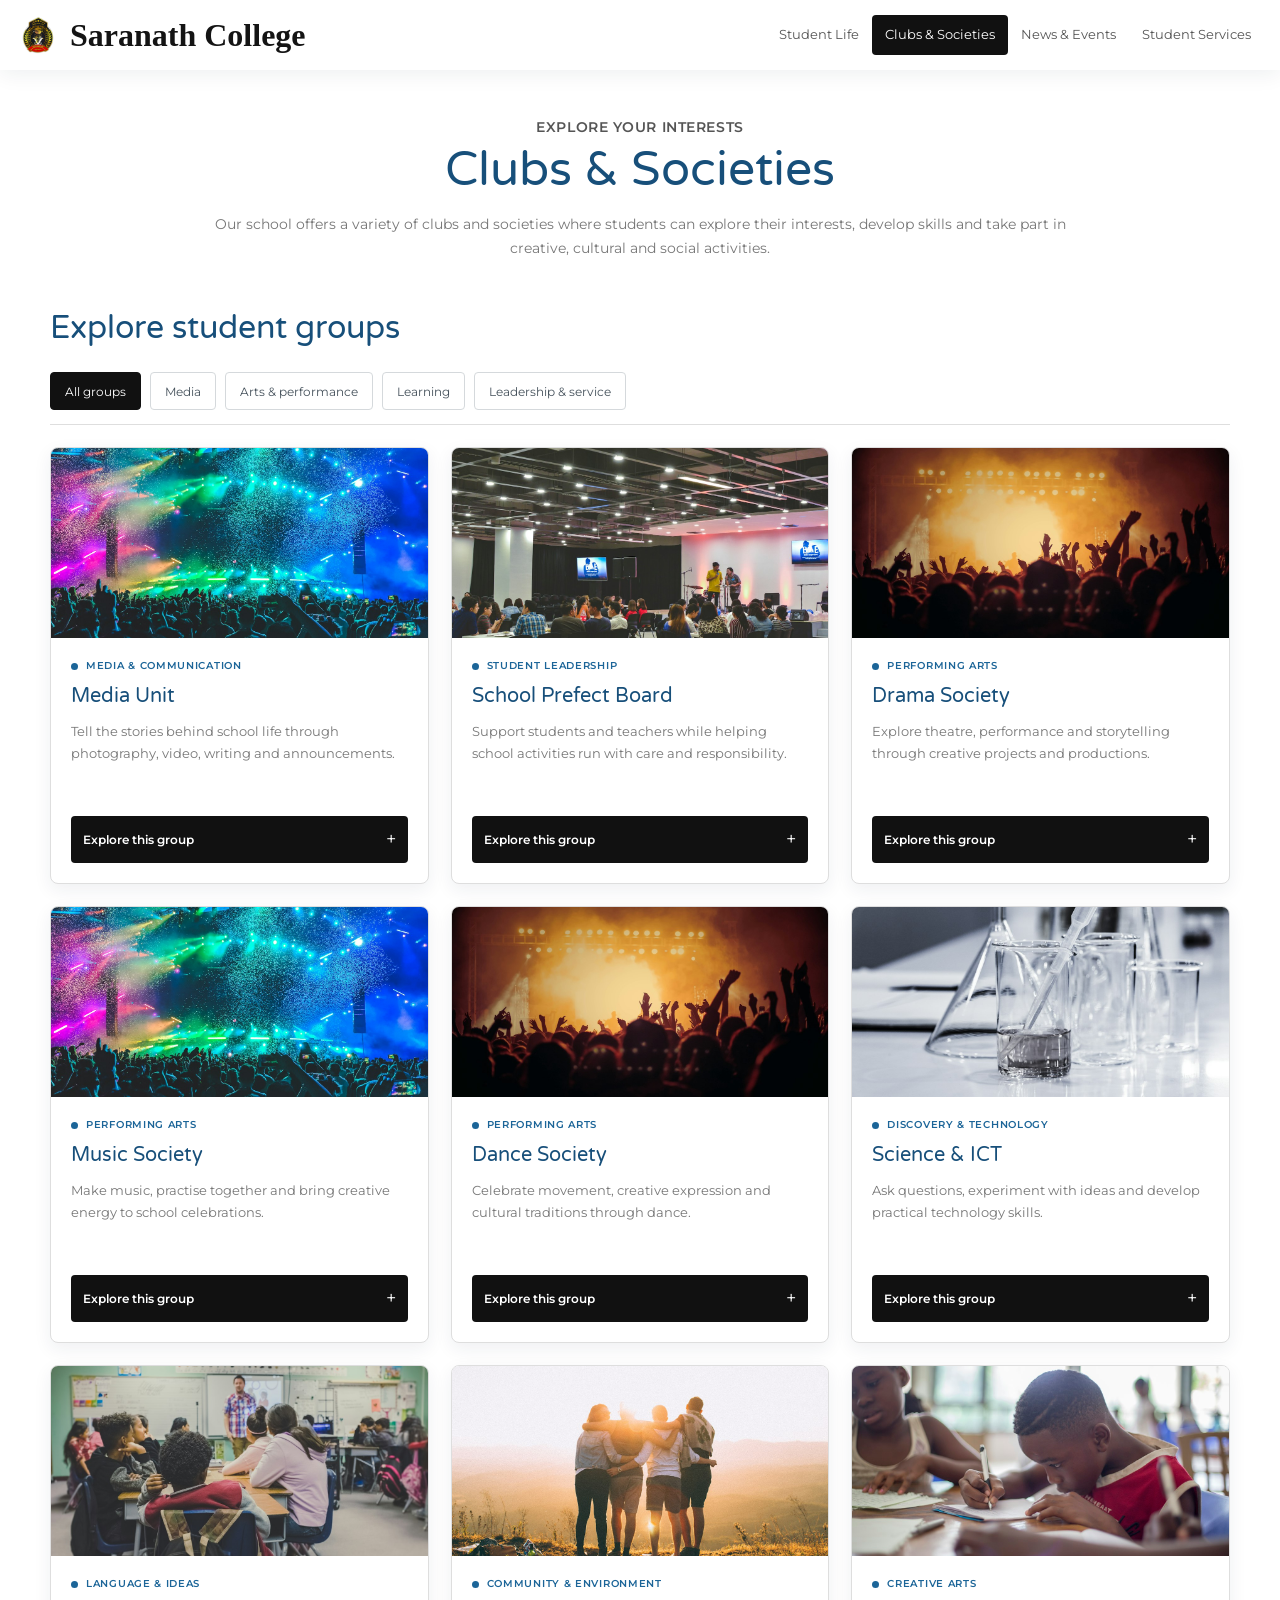
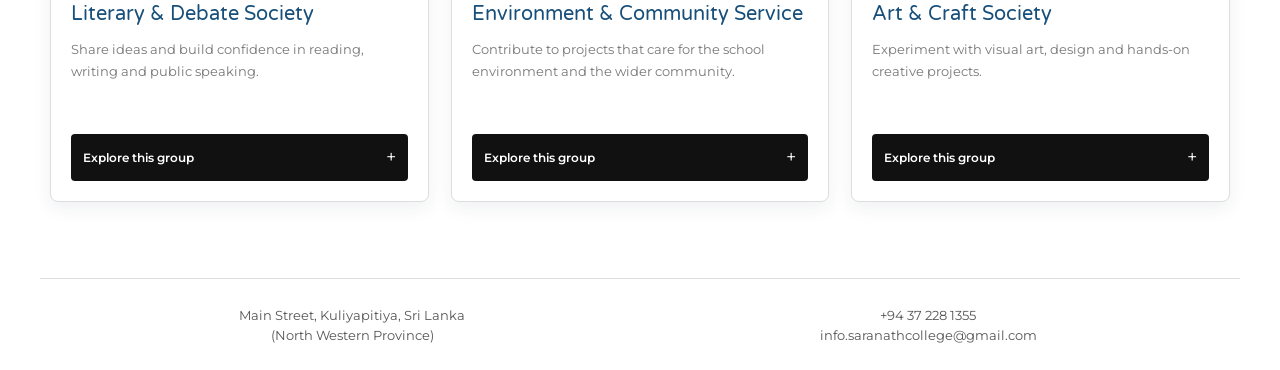
==== pages/clubs.html @ 10ee0e88 "Add student services, feedback report, clubs, and news pages - Implemented student services function" ====
<!DOCTYPE html>
<html lang="en">
<head>
  <meta charset="UTF-8">
  <meta name="viewport" content="width=device-width, initial-scale=1.0">
  <meta name="theme-color" content="#174f7a">
  <meta name="description" content="Explore student clubs, societies and activities at Saranath College.">
  <title>Clubs &amp; Societies | Saranath College</title>
  <link rel="icon" href="../assets/images/college-icon.webp" type="image/webp" sizes="512x512">
  <link rel="apple-touch-icon" href="../assets/images/college-icon.webp" sizes="512x512">
  <link rel="stylesheet" href="../css/style.css">
  <link rel="stylesheet" href="../css/clubs.css">
  <script src="../js/script.js" defer></script>
  <script src="../js/site-data.js" defer></script>
  <script src="../js/clubs.js" defer></script>
</head>
<body data-root="../" data-current-page="clubs" data-page-label="Clubs &amp; Societies">
  <a class="skip-link" href="#main-content">Skip to content</a>

  <div data-site-header></div>

  <main class="clubs-page" id="main-content">
    <header class="page-intro clubs-page-intro">
      <p class="eyebrow">Explore your interests</p>
      <h1>Clubs &amp; Societies</h1>
      <p>Our school offers a variety of clubs and societies where students can explore their interests, develop skills and take part in creative, cultural and social activities.</p>
    </header>

    <section class="club-directory" id="club-directory">
      <header class="club-directory--heading">
        <div>
          <h2>Explore student groups</h2>
        </div>
      </header>

      <div class="club-toolbar">
        <div class="club-filters" id="club-filters" role="group" aria-label="Filter student groups"></div>
      </div>

      <section class="clubs-grid" aria-label="Student clubs and groups"></section>
      <template id="club-filter-template">
        <button type="button" aria-pressed="false"></button>
      </template>
      <template id="club-card-template">
        <article class="club-card">
          <img class="club-card--image" src="" alt="" width="1200" height="800" loading="lazy">
          <div class="club-card--content">
            <p class="club-card--category"></p>
            <h3></h3>
            <p class="club-card--description"></p>
            <details class="club-card--more" name="club-detail">
              <summary>Explore this group</summary>
              <div><p class="club-card--details"></p><a>Ask about this group <i class="fa fa-arrow-right" aria-hidden="true"></i></a></div>
            </details>
          </div>
        </article>
      </template>
    </section>

  </main>

  <div data-site-footer></div>
</body>
</html>
---- css/style.css ----
@font-face {
  font-family: "Montserrat";
  src: url("../assets/fonts/montserrat/Montserrat-Latin.woff2") format("woff2");
  font-style: normal;
  font-weight: 400;
  font-display: swap;
}

@font-face {
  font-family: "Montserrat";
  src: url("../assets/fonts/montserrat/Montserrat-Latin.woff2") format("woff2");
  font-style: normal;
  font-weight: 600;
  font-display: swap;
}

@font-face {
  font-family: "Varela Round";
  src: url("../assets/fonts/varela-round/VarelaRound-Latin.woff2") format("woff2");
  font-style: normal;
  font-weight: 400;
  font-display: swap;
}

:root {
  color-scheme: light;
  --text: #454545;
  --muted: #777;
  --line: #dedede;
  --active: #18191c;
  --content-width: 1350px;
}

* {
  margin: 0;
  padding: 0;
  box-sizing: border-box;
}

html {
  scroll-behavior: smooth;
}

body {
  margin: 0;
  color: var(--text);
  background: #fff;
  font-family: "Montserrat", Arial, sans-serif;
  font-size: 15px;
  line-height: 1.65;
}

a {
  color: inherit;
  text-decoration: none;
}

button {
  font: inherit;
}

img {
  display: block;
  max-width: 100%;
}

::selection {
  color: #fff;
  background: var(--active);
}

.skip-link {
  position: fixed;
  z-index: 20;
  top: 10px;
  left: 10px;
  padding: 9px 14px;
  transform: translateY(-160%);
  color: #fff;
  background: var(--active);
}

.skip-link:focus {
  transform: translateY(0);
}

/* Header */
.site-header {
  position: sticky;
  z-index: 10;
  top: 0;
  width: 100%;
  background: #fff;
  box-shadow: 0 1px 4px rgba(0, 0, 0, .18);
}

.header--inner {
  display: flex;
  min-height: 88px;
  align-items: center;
  justify-content: space-between;
  padding: 0 24px;
}

.brand {
  display: inline-flex;
  flex: 0 0 auto;
  align-items: center;
  gap: 14px;
  color: #080808;
}

.brand img {
  width: 54px;
  height: 58px;
  border-radius: 50%;
  object-fit: cover;
}

.brand span {
  font-family: Georgia, "Times New Roman", serif;
  font-size: clamp(25px, 2.8vw, 39px);
  font-weight: 400;
  line-height: 1;
  white-space: nowrap;
}

.primary-nav {
  display: flex;
  align-items: center;
  gap: 14px;
  color: #555;
  font-size: 15px;
  white-space: nowrap;
}

.primary-nav a {
  padding: 10px 13px;
  border-radius: 6px;
  transition: background .18s ease, color .18s ease;
}

.primary-nav a:hover {
  color: #111;
}

.primary-nav a.is-current {
  color: #fff;
  background: var(--active);
}

.menu-toggle {
  display: none;
  width: 43px;
  height: 40px;
  flex: 0 0 auto;
  align-items: center;
  justify-content: center;
  flex-direction: column;
  gap: 5px;
  border: 1px solid #ddd;
  border-radius: 4px;
  background: #fff;
  cursor: pointer;
}

.menu-toggle span {
  width: 19px;
  height: 2px;
  background: #444;
  transition: transform .18s ease;
}

.menu-toggle[aria-expanded="true"] span:first-child {
  transform: translateY(3.5px) rotate(45deg);
}

.menu-toggle[aria-expanded="true"] span:nth-child(2) {
  transform: translateY(-3.5px) rotate(-45deg);
}

.menu-toggle[aria-expanded="true"] span:last-child {
  display: none;
}

/* Footer */
.footer-contact {
  width: min(1320px, calc(100% - 80px));
  margin: 0 auto;
  border-top: 1px solid var(--line);
}

.footer-contact--inner {
  display: grid;
  min-height: 91px;
  grid-template-columns: repeat(3, 1fr);
  gap: 30px;
  align-items: center;
  padding-inline: 68px;
  color: #555;
  text-align: center;
}

.footer-contact--inner p {
  margin: 0;
  font-size: 15px;
  line-height: 1.55;
}

.footer-contact--inner p:last-child {
  grid-column: 3;
}

.footer-contact--inner a:hover {
  color: #111;
}

.footer-copyright {
  min-height: 69px;
  color: #d3d3d3;
  background: #202124;
  font-size: 13px;
}

.footer-copyright>div {
  width: min(1320px, calc(100% - 80px));
  margin-inline: auto;
  padding: 17px 0;
}

@media (max-width: 780px) {
  .header--inner {
    min-height: 72px;
    padding-inline: 14px;
  }

  .brand {
    gap: 9px;
  }

  .brand img {
    width: 46px;
    height: 49px;
  }

  .brand span {
    font-size: clamp(20px, 6vw, 29px);
  }

  .menu-toggle {
    display: flex;
  }

  .primary-nav {
    position: absolute;
    top: 100%;
    right: 0;
    left: 0;
    display: none;
    align-items: stretch;
    gap: 0;
    padding: 8px 18px 14px;
    border-top: 1px solid #eee;
    background: #fff;
    box-shadow: 0 6px 12px rgba(0, 0, 0, .1);
    white-space: normal;
  }

  .primary-nav.is-open {
    display: flex;
    flex-direction: column;
  }

  .primary-nav a {
    padding: 10px 12px;
    border-bottom: 1px solid #eee;
    border-radius: 0;
  }

  .primary-nav a.is-current {
    border-radius: 4px;
  }

  .footer-contact {
    width: calc(100% - 36px);
  }

  .footer-contact--inner {
    min-height: auto;
    grid-template-columns: 1fr;
    gap: 12px;
    padding: 18px 0;
  }

  .footer-contact--inner p:last-child {
    grid-column: auto;
  }

  .footer-contact--inner p {
    font-size: 14px;
  }

  .footer-copyright>div {
    width: calc(100% - 36px);
  }
}

@media (prefers-reduced-motion: reduce) {

  *,
  *::before,
  *::after {
    scroll-behavior: auto !important;
    animation-duration: .01ms !important;
    animation-iteration-count: 1 !important;
    transition-duration: .01ms !important;
  }
}

:root {
  color-scheme: light;
  --text: #263545;
  --muted: #6f7a83;
  --line: #e4e6e5;
  --active: #172f46;
  --navy: #172f46;
  --navy-deep: #102437;
  --wine: #a52e3e;
  --gold: #d7b26a;
  --paper: #f7f6f2;
  --content-width: 1240px;
}

html {
  scroll-padding-top: 100px;
}

body {
  color: var(--text);
  background: #fff;
  font-size: 15px;
}

a,
button,
input,
select,
textarea {
  -webkit-tap-highlight-color: transparent;
}

a:focus-visible,
button:focus-visible,
input:focus-visible,
select:focus-visible,
textarea:focus-visible,
summary:focus-visible {
  outline: 3px solid #d5ab55;
  outline-offset: 3px;
}

.site-header {
  background: rgba(255, 255, 255, .97);
  box-shadow: 0 4px 20px rgba(20, 42, 61, .07);
  backdrop-filter: blur(12px);
}

.header--inner {
  width: min(1380px, 100%);
  min-height: 82px;
  margin: 0 auto;
  padding-inline: 32px;
}

.brand {
  gap: 12px;
}

.brand img {
  width: 52px;
  height: 52px;
  border: 2px solid #f1e7d2;
  box-shadow: 0 2px 8px rgba(23, 47, 70, .12);
}

.brand span {
  color: var(--navy);
  font-family: "Varela Round", "Montserrat", sans-serif;
  font-size: clamp(22px, 2.2vw, 29px);
}

.primary-nav {
  gap: 5px;
  color: #53606a;
  font-size: 13px;
  font-weight: 600;
}

.primary-nav a {
  padding: 10px 15px;
  border-radius: 30px;
}

.primary-nav a:hover {
  color: var(--wine);
  background: #f8f2ed;
}

.primary-nav a.is-current,
.primary-nav a.is-current:hover {
  color: #fff;
  background: var(--navy);
}

.menu-toggle {
  border-radius: 12px;
}

.button {
  display: inline-flex;
  min-height: 48px;
  align-items: center;
  justify-content: center;
  gap: 12px;
  padding: 12px 20px;
  border: 1px solid transparent;
  border-radius: 999px;
  font-size: 12px;
  font-weight: 700;
  letter-spacing: .025em;
  transition: color .2s ease, background .2s ease, border-color .2s ease, transform .2s ease, box-shadow .2s ease;
}

.button:hover {
  transform: translateY(-2px);
}

.button--gold {
  color: var(--navy-deep);
  background: var(--gold);
  box-shadow: 0 8px 18px rgba(215, 178, 106, .22);
}

.button--gold:hover {
  background: #e4c47f;
  box-shadow: 0 12px 24px rgba(215, 178, 106, .28);
}

.button--navy {
  color: #fff;
  background: var(--navy);
}

.button--navy:hover {
  background: var(--wine);
}

.button--ghost {
  border-color: rgba(255, 255, 255, .55);
  color: #fff;
  background: rgba(255, 255, 255, .08);
}

.button--ghost:hover {
  border-color: #fff;
  background: rgba(255, 255, 255, .18);
}

.eyebrow {
  margin: 0 0 12px;
  color: var(--wine);
  font-size: 10px;
  font-weight: 700;
  letter-spacing: .16em;
  line-height: 1.5;
  text-transform: uppercase;
}

.text-link {
  display: inline-flex;
  align-items: center;
  gap: 9px;
  color: var(--wine);
  font-size: 12px;
  font-weight: 700;
}

.text-link span {
  transition: transform .18s ease;
}

.text-link:hover span {
  transform: translate(3px, -2px);
}

.footer-contact {
  width: 100%;
  border-top: 1px solid var(--line);
  color: #555;
  background: #fff;
}

.footer-contact--inner {
  width: min(var(--content-width), calc(100% - 64px));
  min-height: 91px;
  grid-template-columns: 1fr 1fr;
  gap: 24px;
  margin: 0 auto;
  padding: 20px 36px;
  text-align: center;
}

.footer-contact--inner p,
.footer-contact--inner p:last-child {
  grid-column: auto;
  font-size: 13px;
}

.footer-contact--inner p:last-child {
  text-align: center;
}

.footer-contact--inner a:hover {
  color: var(--school-blue);
}

.footer-copyright {
  min-height: 55px;
  color: #777;
  background: #f5f6f7;
  font-size: 12px;
}

.footer-copyright>div {
  width: min(var(--content-width), calc(100% - 64px));
  padding: 17px 0;
}

.footer-copyright span {
  padding-inline: 6px;
  color: #777;
}

.has-reveal .reveal {
  opacity: 0;
  transform: translateY(18px);
  transition: opacity .55s ease, transform .55s ease;
}

.has-reveal .reveal.is-visible {
  opacity: 1;
  transform: translateY(0);
}

@media (max-width: 780px) {
  .header--inner {
    min-height: 72px;
    padding-inline: 16px;
  }

  .primary-nav a {
    border-radius: 8px;
  }

  .primary-nav a.is-current {
    border-radius: 8px;
  }

  .footer-contact--inner {
    width: calc(100% - 36px);
    grid-template-columns: 1fr;
    gap: 12px;
    padding: 23px 0;
  }

  .footer-contact--inner p,
  .footer-contact--inner p:last-child {
    text-align: left;
  }

  .footer-copyright>div {
    width: calc(100% - 36px);
  }
}

@media (prefers-reduced-motion: reduce) {

  .has-reveal .reveal,
  .has-reveal .reveal.is-visible {
    opacity: 1;
    transform: none;
    transition: none;
  }
}

:root {
  --text: #454545;
  --muted: #777;
  --line: #dedede;
  --active: #174f7a;
  --navy: #174f7a;
  --navy-deep: #123b5d;
  --school-blue: #1c6598;
  --wine: var(--school-blue);
  --gold: var(--school-blue);
  --paper: #fff;
  --content-width: 1350px;
}

html {
  scroll-padding-top: 85px;
}

body {
  color: var(--text);
  background: #fff;
  font-size: 15px;
}

a:focus-visible,
button:focus-visible,
input:focus-visible,
select:focus-visible,
textarea:focus-visible,
summary:focus-visible {
  outline-color: #d5ab55;
}

.header--inner {
  width: 100%;
  min-height: 70px;
  padding-inline: 16px;
}

.brand {
  gap: 10px;
}

.brand img {
  width: 44px;
  height: 44px;
  border: 0;
  border-radius: 0;
  object-fit: contain;
  box-shadow: none;
}

.brand span {
  color: #141414;
  font-family: Georgia, "Times New Roman", serif;
  font-size: clamp(24px, 2.7vw, 32px);
  font-weight: 600;
}

.primary-nav {
  gap: 0;
  color: #555;
  font-size: 13px;
  font-weight: 400;
}

.primary-nav a,
.primary-nav a.is-current {
  padding: 9px 13px;
  border-radius: 4px;
}

.primary-nav a:hover {
  color: #111;
  background: #f3f5f7;
}

.primary-nav a.is-current,
.primary-nav a.is-current:hover {
  color: #fff;
  background: #111;
}

.menu-toggle {
  border-color: #111;
  border-radius: 4px;
  background: #111;
}

.menu-toggle span {
  background: #fff;
}

.button {
  min-height: 38px;
  gap: 8px;
  padding: 8px 14px;
  border-radius: 4px;
  font-size: 13px;
  font-weight: 500;
  letter-spacing: 0;
  box-shadow: none;
}

.button:hover {
  transform: none;
  box-shadow: none;
}

.button--gold,
.button--navy,
.button--ghost {
  border-color: #111;
  color: #fff;
  background: #111;
}

.button--gold:hover,
.button--navy:hover,
.button--ghost:hover {
  border-color: #333;
  color: #fff;
  background: #333;
}

.eyebrow {
  color: var(--school-blue);
  font-size: 11px;
  font-weight: 600;
  letter-spacing: .04em;
}

.text-link {
  color: var(--school-blue);
  font-size: 13px;
  font-weight: 500;
}

.text-link .fa {
  transition: transform .18s ease;
}

.text-link:hover .fa {
  transform: translateX(3px);
}

.page-intro {
  width: min(var(--content-width), calc(100% - 80px));
  margin: 28px auto 30px;
  text-align: center;
}

.page-intro h1 {
  margin: 0 0 10px;
  color: #333;
  font-family: "Varela Round", "Montserrat", sans-serif;
  font-size: clamp(30px, 3.2vw, 36px);
  font-weight: 400;
  line-height: 1.3;
}

.page-intro>p {
  max-width: 1140px;
  margin: 0 auto;
  color: #555;
  font-size: 14px;
  line-height: 1.65;
  text-align: left;
}

.student-banner {
  width: 100%;
  margin: 34px 0 0;
}

.student-banner img {
  width: 100%;
  height: clamp(190px, 28vw, 330px);
  object-fit: cover;
  object-position: center 52%;
}

.footer-contact {
  width: min(1320px, calc(100% - 80px));
  border-top: 1px solid var(--line);
  color: #555;
  background: #fff;
}

.footer-contact--inner {
  width: 100%;
  min-height: 91px;
  grid-template-columns: repeat(2, 1fr);
  gap: 24px;
  padding: 20px 36px;
  text-align: center;
}

.footer-contact--inner p,
.footer-contact--inner p:last-child {
  font-size: 13px;
  text-align: center;
}

.footer-contact--inner a:hover {
  color: var(--school-blue);
}

.footer-copyright {
  min-height: 55px;
  color: #d3d3d3;
  background: #202124;
  font-size: 12px;
}

.footer-copyright>div {
  width: min(1320px, calc(100% - 80px));
  padding: 17px 0;
}

.footer-copyright span {
  color: #d3d3d3;
}

.fa {
  display: inline-block;
  font-size: 1em;
  font-style: normal;
  font-weight: 700;
  line-height: 1;
}

.fa-arrow-right::before {
  content: "\2192";
}

.fa-plus::before {
  content: "\002B";
}

.fa-times::before {
  content: "\00D7";
}

.fa-angle-left::before {
  content: "\2039";
}

.fa-angle-right::before {
  content: "\203A";
}

.fa-camera::before {
  content: "\25A3";
}

.fa-filter::before {
  content: "\2261";
}

.home-page {
  min-height: 100vh;
  display: flex;
  flex-direction: column;
  background: #f5f8fb;
}

.home-page__main {
  display: grid;
  flex: 1;
  min-height: 0;
  place-items: center;
  padding: 32px 20px;
}

.home-page__content {
  width: min(100%, 720px);
  padding: clamp(28px, 6vw, 64px);
  border: 1px solid var(--line);
  border-radius: 12px;
  background: #fff;
  box-shadow: 0 12px 36px rgba(23, 79, 122, .08);
}

.home-page__content>p:first-child {
  color: var(--school-blue);
  font-weight: 600;
  letter-spacing: .08em;
  text-transform: uppercase;
}

.home-page__content h1 {
  margin: 0;
  color: var(--navy-deep);
  font-family: "Varela Round", "Montserrat", sans-serif;
  font-size: clamp(30px, 5vw, 48px);
  line-height: 1.2;
}

.home-page__content nav ul {
  display: flex;
  flex-wrap: wrap;
  gap: 12px;
  margin: 28px 0 0;
  padding: 0;
  list-style: none;
}

.home-page__content nav a {
  display: inline-block;
  padding: 10px 16px;
  border-radius: 4px;
  color: #fff;
  background: #111;
  font-weight: 600;
}

.home-page__content nav a:hover {
  background: #333;
}

@media (max-width: 780px) {
  .header--inner {
    min-height: 70px;
    padding-inline: 14px;
  }

  .primary-nav a,
  .primary-nav a.is-current {
    border-radius: 4px;
  }

  .page-intro {
    width: calc(100% - 36px);
    margin: 23px auto 22px;
  }

  .page-intro>p {
    font-size: 13px;
  }

  .student-banner {
    margin-top: 24px;
  }

  .student-banner img {
    height: 210px;
  }

  .footer-contact {
    width: calc(100% - 36px);
  }

  .footer-contact--inner {
    width: 100%;
    grid-template-columns: 1fr;
    padding: 18px 0;
  }

  .footer-contact--inner p,
  .footer-contact--inner p:last-child {
    text-align: center;
  }

  .footer-copyright>div {
    width: calc(100% - 36px);
  }
}
---- css/clubs.css ----
.clubs-page {
  width: min(var(--content-width), calc(100% - 64px));
  margin: 0 auto 76px;
}

.page-intro.clubs-page-intro {
  width: min(860px, calc(100% - 48px));
  margin: 46px auto 42px;
  text-align: center;
}

.page-intro.clubs-page-intro .eyebrow {
  text-align: center;
}

.page-intro.clubs-page-intro h1 {
  margin-bottom: 12px;
  color: var(--navy);
  font-size: clamp(34px, 4vw, 48px);
}

.page-intro.clubs-page-intro > p:not(.eyebrow) {
  color: var(--muted);
  font-size: 14px;
  text-align: center;
}

.club-directory {
  max-width: 1180px;
  margin: 0 auto;
  scroll-margin-top: 105px;
}

.club-directory--heading {
  margin-bottom: 18px;
}

.club-directory--heading h2 {
  margin: 0;
  color: var(--navy);
  font-family: "Varela Round", "Montserrat", sans-serif;
  font-size: clamp(25px, 3vw, 32px);
  font-weight: 400;
}

.club-toolbar {
  margin-bottom: 22px;
  padding-bottom: 14px;
  border-bottom: 1px solid var(--line);
}

.club-filters {
  display: flex;
  flex-wrap: wrap;
  gap: 9px;
}

.club-filters button {
  min-height: 38px;
  padding: 8px 14px;
  border: 1px solid #d5d9dc;
  border-radius: 4px;
  color: #45515b;
  background: #fff;
  cursor: pointer;
  font-size: 12px;
  transition: color .18s ease, background .18s ease, border-color .18s ease;
}

.club-filters button:hover,
.club-filters button.is-active {
  border-color: #111;
  color: #fff;
  background: #111;
}

.club-filters button:focus-visible,
.club-card a:focus-visible,
.club-card summary:focus-visible {
  outline: 3px solid #d5ab55;
  outline-offset: 3px;
}

.clubs-grid {
  display: grid;
  grid-template-columns: repeat(3, minmax(0, 1fr));
  gap: 22px;
  align-items: stretch;
}

.club-card {
  display: flex;
  min-width: 0;
  flex-direction: column;
  overflow: hidden;
  border: 1px solid var(--line);
  border-radius: 8px;
  background: #fff;
  box-shadow: 0 6px 18px rgba(23, 47, 70, .07);
  transition: transform .2s ease, box-shadow .2s ease;
}

.club-card:hover,
.club-card:focus-within {
  transform: translateY(-3px);
  box-shadow: 0 12px 26px rgba(23, 47, 70, .12);
}

.club-card[hidden] {
  display: none;
}

.club-card--image {
  width: 100%;
  height: 190px;
  flex: 0 0 auto;
  object-fit: cover;
  background: var(--paper);
}

.club-card--content {
  display: flex;
  min-height: 245px;
  flex: 1;
  flex-direction: column;
  padding: 20px;
}

.club-card--category {
  display: flex;
  align-items: center;
  gap: 8px;
  margin: 0 0 8px;
  color: var(--wine);
  font-size: 10px;
  font-weight: 700;
  letter-spacing: .07em;
  text-transform: uppercase;
}

.club-card--category::before {
  width: 7px;
  height: 7px;
  flex: 0 0 auto;
  border-radius: 50%;
  background: var(--gold);
  content: "";
}

.club-card h3 {
  margin: 0 0 10px;
  color: var(--navy);
  font-family: "Varela Round", "Montserrat", sans-serif;
  font-size: 20px;
  font-weight: 400;
  line-height: 1.35;
}

.club-card--content > p:not(.club-card--category) {
  flex: 1;
  margin: 0 0 18px;
  color: var(--muted);
  font-size: 13px;
  line-height: 1.7;
}

.club-card--more {
  margin-top: auto;
}

.club-card--more summary {
  display: flex;
  min-height: 40px;
  align-items: center;
  justify-content: space-between;
  padding: 9px 12px;
  border-radius: 4px;
  color: #fff;
  background: #111;
  cursor: pointer;
  font-size: 12px;
  font-weight: 600;
  list-style: none;
}

.club-card--more summary::-webkit-details-marker {
  display: none;
}

.club-card--more summary::after {
  color: #fff;
  content: "+";
  font-size: 18px;
  font-weight: 400;
  transition: transform .18s ease;
}

.club-card--more[open] summary::after {
  transform: rotate(45deg);
}

.club-card--more > div {
  padding: 13px 2px 2px;
}

.club-card--more p {
  margin: 0 0 12px;
  color: var(--muted);
  font-size: 12px;
  line-height: 1.65;
}

.club-card--more a {
  display: inline-flex;
  align-items: center;
  gap: 8px;
  color: #111;
  font-size: 12px;
  font-weight: 600;
}

.club-card--more a:hover {
  text-decoration: underline;
  text-underline-offset: 3px;
}

@media (max-width: 980px) {
  .clubs-grid {
    grid-template-columns: repeat(2, minmax(0, 1fr));
    gap: 18px;
  }
}

@media (max-width: 700px) {
  .clubs-page {
    width: calc(100% - 36px);
    margin-bottom: 52px;
  }

  .page-intro.clubs-page-intro {
    width: calc(100% - 24px);
    margin: 30px auto 28px;
  }

  .club-toolbar {
    margin-bottom: 16px;
  }

  .club-filters {
    gap: 7px;
  }

  .club-filters button {
    min-height: 36px;
    padding: 7px 11px;
    font-size: 11px;
  }

  .clubs-grid {
    grid-template-columns: 1fr;
    gap: 16px;
  }

  .club-card--image {
    height: 170px;
  }

  .club-card--content {
    min-height: 0;
    padding: 18px;
  }
}

@media (prefers-reduced-motion: reduce) {
  .club-card,
  .club-filters button,
  .club-card--more summary::after {
    transition: none;
  }
}
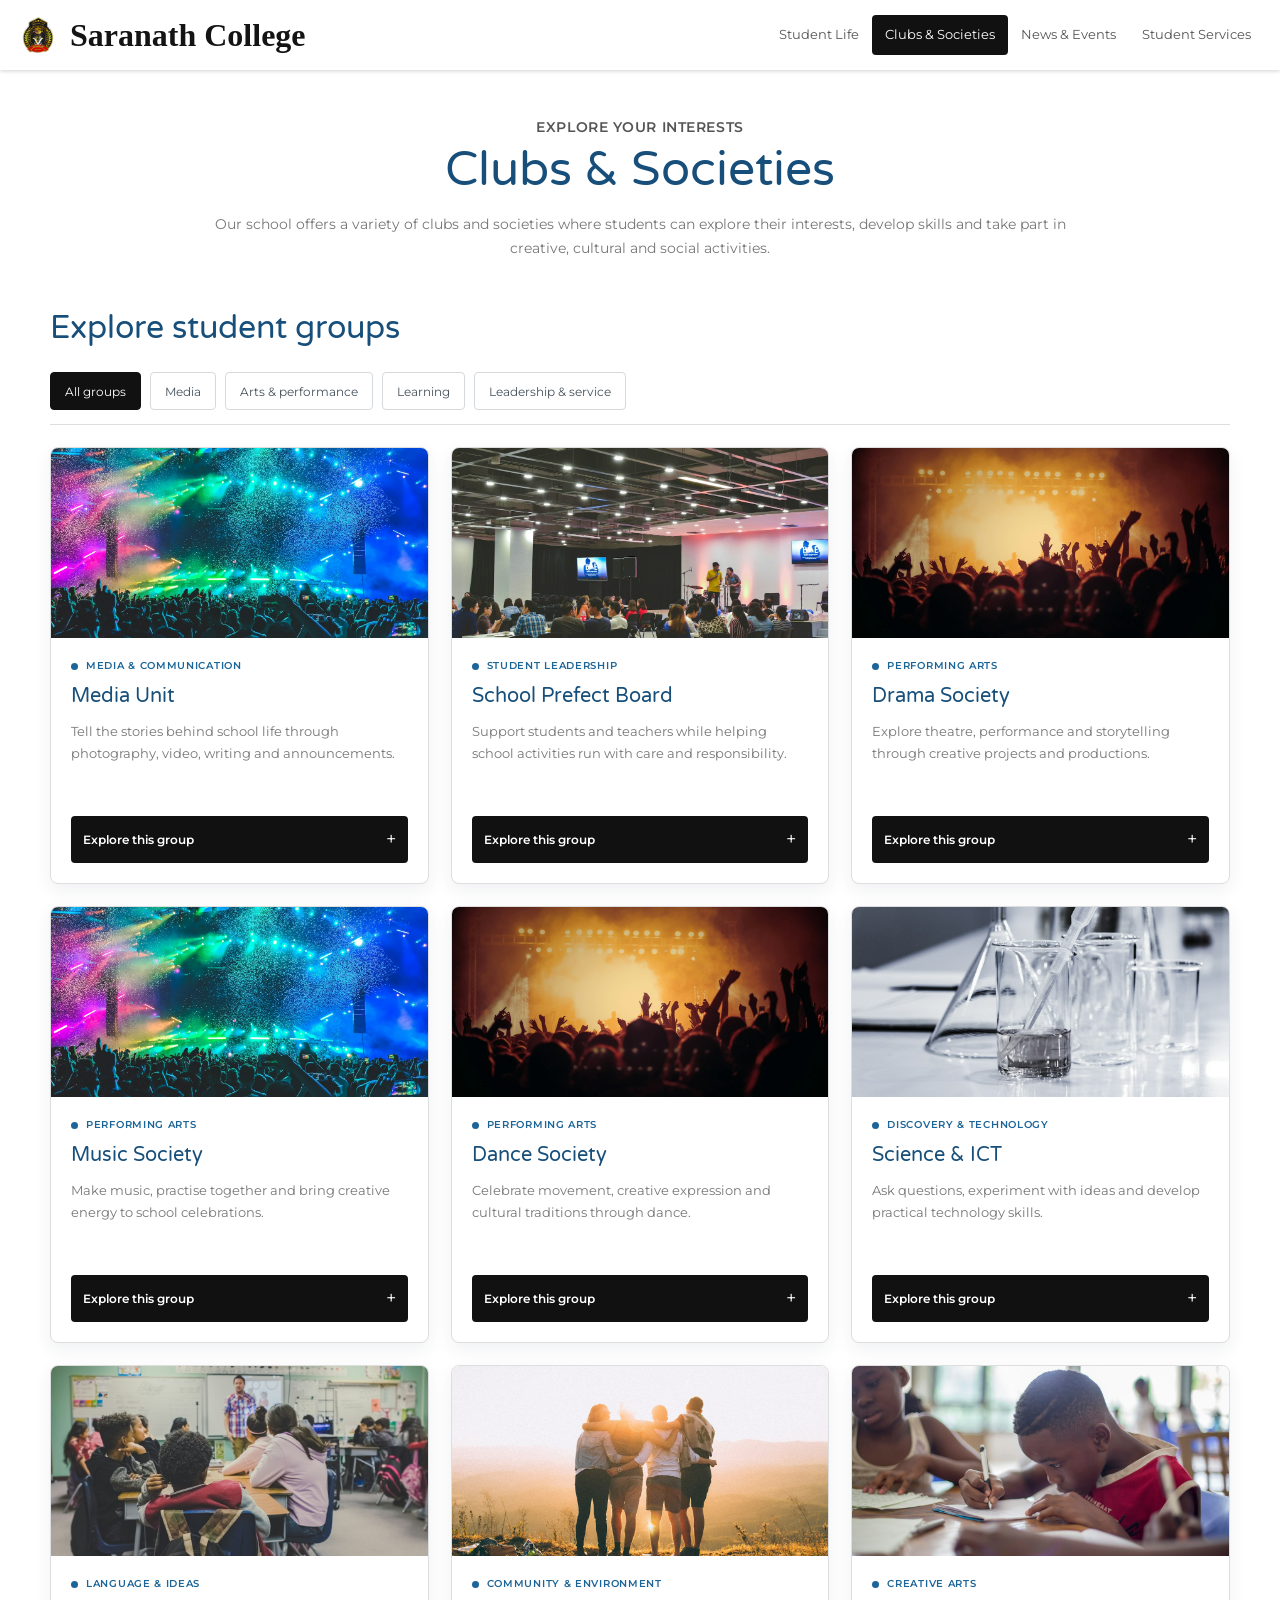
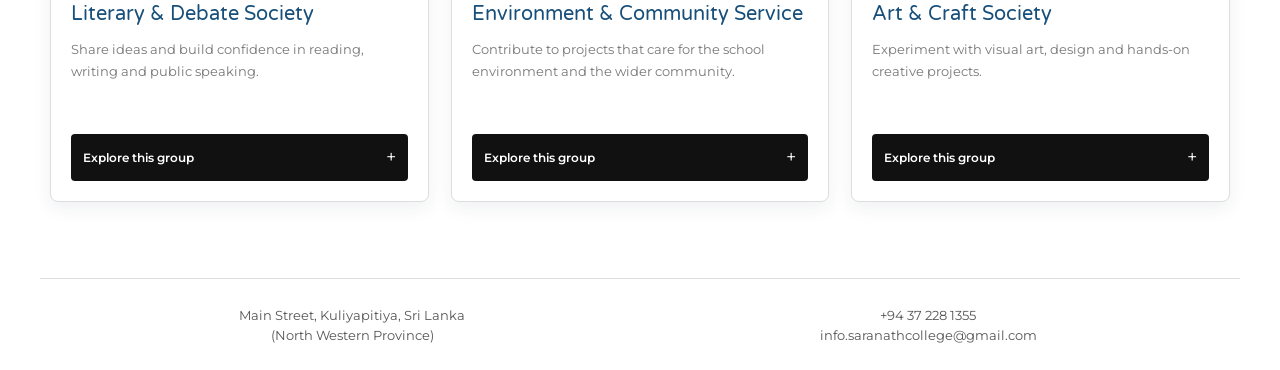
==== commit e4b91c27: "Refactor site structure and enhance responsiveness - Updated meta descriptions and titles for better" ====
--- a/pages/clubs.html
+++ b/pages/clubs.html
@@ -1,5 +1,6 @@
 <!DOCTYPE html>
 <html lang="en">
+
 <head>
   <meta charset="UTF-8">
   <meta name="viewport" content="width=device-width, initial-scale=1.0">
@@ -10,10 +11,12 @@
   <link rel="apple-touch-icon" href="../assets/images/college-icon.webp" sizes="512x512">
   <link rel="stylesheet" href="../css/style.css">
   <link rel="stylesheet" href="../css/clubs.css">
+  <link rel="stylesheet" href="../css/responsive.css">
   <script src="../js/script.js" defer></script>
   <script src="../js/site-data.js" defer></script>
   <script src="../js/clubs.js" defer></script>
 </head>
+
 <body data-root="../" data-current-page="clubs" data-page-label="Clubs &amp; Societies">
   <a class="skip-link" href="#main-content">Skip to content</a>
 
@@ -23,7 +26,8 @@
     <header class="page-intro clubs-page-intro">
       <p class="eyebrow">Explore your interests</p>
       <h1>Clubs &amp; Societies</h1>
-      <p>Our school offers a variety of clubs and societies where students can explore their interests, develop skills and take part in creative, cultural and social activities.</p>
+      <p>Our school offers a variety of clubs and societies where students can explore their interests, develop skills
+        and take part in creative, cultural and social activities.</p>
     </header>
 
     <section class="club-directory" id="club-directory">
@@ -50,7 +54,10 @@
             <p class="club-card--description"></p>
             <details class="club-card--more" name="club-detail">
               <summary>Explore this group</summary>
-              <div><p class="club-card--details"></p><a>Ask about this group <i class="fa fa-arrow-right" aria-hidden="true"></i></a></div>
+              <div>
+                <p class="club-card--details"></p><a>Ask about this group <i class="fa fa-arrow-right"
+                    aria-hidden="true"></i></a>
+              </div>
             </details>
           </div>
         </article>
@@ -61,4 +68,5 @@
 
   <div data-site-footer></div>
 </body>
-</html>
+
+</html>
--- a/css/style.css
+++ b/css/style.css
@@ -24,576 +24,6 @@
 
 :root {
   color-scheme: light;
-  --text: #454545;
-  --muted: #777;
-  --line: #dedede;
-  --active: #18191c;
-  --content-width: 1350px;
-}
-
-* {
-  margin: 0;
-  padding: 0;
-  box-sizing: border-box;
-}
-
-html {
-  scroll-behavior: smooth;
-}
-
-body {
-  margin: 0;
-  color: var(--text);
-  background: #fff;
-  font-family: "Montserrat", Arial, sans-serif;
-  font-size: 15px;
-  line-height: 1.65;
-}
-
-a {
-  color: inherit;
-  text-decoration: none;
-}
-
-button {
-  font: inherit;
-}
-
-img {
-  display: block;
-  max-width: 100%;
-}
-
-::selection {
-  color: #fff;
-  background: var(--active);
-}
-
-.skip-link {
-  position: fixed;
-  z-index: 20;
-  top: 10px;
-  left: 10px;
-  padding: 9px 14px;
-  transform: translateY(-160%);
-  color: #fff;
-  background: var(--active);
-}
-
-.skip-link:focus {
-  transform: translateY(0);
-}
-
-/* Header */
-.site-header {
-  position: sticky;
-  z-index: 10;
-  top: 0;
-  width: 100%;
-  background: #fff;
-  box-shadow: 0 1px 4px rgba(0, 0, 0, .18);
-}
-
-.header--inner {
-  display: flex;
-  min-height: 88px;
-  align-items: center;
-  justify-content: space-between;
-  padding: 0 24px;
-}
-
-.brand {
-  display: inline-flex;
-  flex: 0 0 auto;
-  align-items: center;
-  gap: 14px;
-  color: #080808;
-}
-
-.brand img {
-  width: 54px;
-  height: 58px;
-  border-radius: 50%;
-  object-fit: cover;
-}
-
-.brand span {
-  font-family: Georgia, "Times New Roman", serif;
-  font-size: clamp(25px, 2.8vw, 39px);
-  font-weight: 400;
-  line-height: 1;
-  white-space: nowrap;
-}
-
-.primary-nav {
-  display: flex;
-  align-items: center;
-  gap: 14px;
-  color: #555;
-  font-size: 15px;
-  white-space: nowrap;
-}
-
-.primary-nav a {
-  padding: 10px 13px;
-  border-radius: 6px;
-  transition: background .18s ease, color .18s ease;
-}
-
-.primary-nav a:hover {
-  color: #111;
-}
-
-.primary-nav a.is-current {
-  color: #fff;
-  background: var(--active);
-}
-
-.menu-toggle {
-  display: none;
-  width: 43px;
-  height: 40px;
-  flex: 0 0 auto;
-  align-items: center;
-  justify-content: center;
-  flex-direction: column;
-  gap: 5px;
-  border: 1px solid #ddd;
-  border-radius: 4px;
-  background: #fff;
-  cursor: pointer;
-}
-
-.menu-toggle span {
-  width: 19px;
-  height: 2px;
-  background: #444;
-  transition: transform .18s ease;
-}
-
-.menu-toggle[aria-expanded="true"] span:first-child {
-  transform: translateY(3.5px) rotate(45deg);
-}
-
-.menu-toggle[aria-expanded="true"] span:nth-child(2) {
-  transform: translateY(-3.5px) rotate(-45deg);
-}
-
-.menu-toggle[aria-expanded="true"] span:last-child {
-  display: none;
-}
-
-/* Footer */
-.footer-contact {
-  width: min(1320px, calc(100% - 80px));
-  margin: 0 auto;
-  border-top: 1px solid var(--line);
-}
-
-.footer-contact--inner {
-  display: grid;
-  min-height: 91px;
-  grid-template-columns: repeat(3, 1fr);
-  gap: 30px;
-  align-items: center;
-  padding-inline: 68px;
-  color: #555;
-  text-align: center;
-}
-
-.footer-contact--inner p {
-  margin: 0;
-  font-size: 15px;
-  line-height: 1.55;
-}
-
-.footer-contact--inner p:last-child {
-  grid-column: 3;
-}
-
-.footer-contact--inner a:hover {
-  color: #111;
-}
-
-.footer-copyright {
-  min-height: 69px;
-  color: #d3d3d3;
-  background: #202124;
-  font-size: 13px;
-}
-
-.footer-copyright>div {
-  width: min(1320px, calc(100% - 80px));
-  margin-inline: auto;
-  padding: 17px 0;
-}
-
-@media (max-width: 780px) {
-  .header--inner {
-    min-height: 72px;
-    padding-inline: 14px;
-  }
-
-  .brand {
-    gap: 9px;
-  }
-
-  .brand img {
-    width: 46px;
-    height: 49px;
-  }
-
-  .brand span {
-    font-size: clamp(20px, 6vw, 29px);
-  }
-
-  .menu-toggle {
-    display: flex;
-  }
-
-  .primary-nav {
-    position: absolute;
-    top: 100%;
-    right: 0;
-    left: 0;
-    display: none;
-    align-items: stretch;
-    gap: 0;
-    padding: 8px 18px 14px;
-    border-top: 1px solid #eee;
-    background: #fff;
-    box-shadow: 0 6px 12px rgba(0, 0, 0, .1);
-    white-space: normal;
-  }
-
-  .primary-nav.is-open {
-    display: flex;
-    flex-direction: column;
-  }
-
-  .primary-nav a {
-    padding: 10px 12px;
-    border-bottom: 1px solid #eee;
-    border-radius: 0;
-  }
-
-  .primary-nav a.is-current {
-    border-radius: 4px;
-  }
-
-  .footer-contact {
-    width: calc(100% - 36px);
-  }
-
-  .footer-contact--inner {
-    min-height: auto;
-    grid-template-columns: 1fr;
-    gap: 12px;
-    padding: 18px 0;
-  }
-
-  .footer-contact--inner p:last-child {
-    grid-column: auto;
-  }
-
-  .footer-contact--inner p {
-    font-size: 14px;
-  }
-
-  .footer-copyright>div {
-    width: calc(100% - 36px);
-  }
-}
-
-@media (prefers-reduced-motion: reduce) {
-
-  *,
-  *::before,
-  *::after {
-    scroll-behavior: auto !important;
-    animation-duration: .01ms !important;
-    animation-iteration-count: 1 !important;
-    transition-duration: .01ms !important;
-  }
-}
-
-:root {
-  color-scheme: light;
-  --text: #263545;
-  --muted: #6f7a83;
-  --line: #e4e6e5;
-  --active: #172f46;
-  --navy: #172f46;
-  --navy-deep: #102437;
-  --wine: #a52e3e;
-  --gold: #d7b26a;
-  --paper: #f7f6f2;
-  --content-width: 1240px;
-}
-
-html {
-  scroll-padding-top: 100px;
-}
-
-body {
-  color: var(--text);
-  background: #fff;
-  font-size: 15px;
-}
-
-a,
-button,
-input,
-select,
-textarea {
-  -webkit-tap-highlight-color: transparent;
-}
-
-a:focus-visible,
-button:focus-visible,
-input:focus-visible,
-select:focus-visible,
-textarea:focus-visible,
-summary:focus-visible {
-  outline: 3px solid #d5ab55;
-  outline-offset: 3px;
-}
-
-.site-header {
-  background: rgba(255, 255, 255, .97);
-  box-shadow: 0 4px 20px rgba(20, 42, 61, .07);
-  backdrop-filter: blur(12px);
-}
-
-.header--inner {
-  width: min(1380px, 100%);
-  min-height: 82px;
-  margin: 0 auto;
-  padding-inline: 32px;
-}
-
-.brand {
-  gap: 12px;
-}
-
-.brand img {
-  width: 52px;
-  height: 52px;
-  border: 2px solid #f1e7d2;
-  box-shadow: 0 2px 8px rgba(23, 47, 70, .12);
-}
-
-.brand span {
-  color: var(--navy);
-  font-family: "Varela Round", "Montserrat", sans-serif;
-  font-size: clamp(22px, 2.2vw, 29px);
-}
-
-.primary-nav {
-  gap: 5px;
-  color: #53606a;
-  font-size: 13px;
-  font-weight: 600;
-}
-
-.primary-nav a {
-  padding: 10px 15px;
-  border-radius: 30px;
-}
-
-.primary-nav a:hover {
-  color: var(--wine);
-  background: #f8f2ed;
-}
-
-.primary-nav a.is-current,
-.primary-nav a.is-current:hover {
-  color: #fff;
-  background: var(--navy);
-}
-
-.menu-toggle {
-  border-radius: 12px;
-}
-
-.button {
-  display: inline-flex;
-  min-height: 48px;
-  align-items: center;
-  justify-content: center;
-  gap: 12px;
-  padding: 12px 20px;
-  border: 1px solid transparent;
-  border-radius: 999px;
-  font-size: 12px;
-  font-weight: 700;
-  letter-spacing: .025em;
-  transition: color .2s ease, background .2s ease, border-color .2s ease, transform .2s ease, box-shadow .2s ease;
-}
-
-.button:hover {
-  transform: translateY(-2px);
-}
-
-.button--gold {
-  color: var(--navy-deep);
-  background: var(--gold);
-  box-shadow: 0 8px 18px rgba(215, 178, 106, .22);
-}
-
-.button--gold:hover {
-  background: #e4c47f;
-  box-shadow: 0 12px 24px rgba(215, 178, 106, .28);
-}
-
-.button--navy {
-  color: #fff;
-  background: var(--navy);
-}
-
-.button--navy:hover {
-  background: var(--wine);
-}
-
-.button--ghost {
-  border-color: rgba(255, 255, 255, .55);
-  color: #fff;
-  background: rgba(255, 255, 255, .08);
-}
-
-.button--ghost:hover {
-  border-color: #fff;
-  background: rgba(255, 255, 255, .18);
-}
-
-.eyebrow {
-  margin: 0 0 12px;
-  color: var(--wine);
-  font-size: 10px;
-  font-weight: 700;
-  letter-spacing: .16em;
-  line-height: 1.5;
-  text-transform: uppercase;
-}
-
-.text-link {
-  display: inline-flex;
-  align-items: center;
-  gap: 9px;
-  color: var(--wine);
-  font-size: 12px;
-  font-weight: 700;
-}
-
-.text-link span {
-  transition: transform .18s ease;
-}
-
-.text-link:hover span {
-  transform: translate(3px, -2px);
-}
-
-.footer-contact {
-  width: 100%;
-  border-top: 1px solid var(--line);
-  color: #555;
-  background: #fff;
-}
-
-.footer-contact--inner {
-  width: min(var(--content-width), calc(100% - 64px));
-  min-height: 91px;
-  grid-template-columns: 1fr 1fr;
-  gap: 24px;
-  margin: 0 auto;
-  padding: 20px 36px;
-  text-align: center;
-}
-
-.footer-contact--inner p,
-.footer-contact--inner p:last-child {
-  grid-column: auto;
-  font-size: 13px;
-}
-
-.footer-contact--inner p:last-child {
-  text-align: center;
-}
-
-.footer-contact--inner a:hover {
-  color: var(--school-blue);
-}
-
-.footer-copyright {
-  min-height: 55px;
-  color: #777;
-  background: #f5f6f7;
-  font-size: 12px;
-}
-
-.footer-copyright>div {
-  width: min(var(--content-width), calc(100% - 64px));
-  padding: 17px 0;
-}
-
-.footer-copyright span {
-  padding-inline: 6px;
-  color: #777;
-}
-
-.has-reveal .reveal {
-  opacity: 0;
-  transform: translateY(18px);
-  transition: opacity .55s ease, transform .55s ease;
-}
-
-.has-reveal .reveal.is-visible {
-  opacity: 1;
-  transform: translateY(0);
-}
-
-@media (max-width: 780px) {
-  .header--inner {
-    min-height: 72px;
-    padding-inline: 16px;
-  }
-
-  .primary-nav a {
-    border-radius: 8px;
-  }
-
-  .primary-nav a.is-current {
-    border-radius: 8px;
-  }
-
-  .footer-contact--inner {
-    width: calc(100% - 36px);
-    grid-template-columns: 1fr;
-    gap: 12px;
-    padding: 23px 0;
-  }
-
-  .footer-contact--inner p,
-  .footer-contact--inner p:last-child {
-    text-align: left;
-  }
-
-  .footer-copyright>div {
-    width: calc(100% - 36px);
-  }
-}
-
-@media (prefers-reduced-motion: reduce) {
-
-  .has-reveal .reveal,
-  .has-reveal .reveal.is-visible {
-    opacity: 1;
-    transform: none;
-    transition: none;
-  }
-}
-
-:root {
   --text: #454545;
   --muted: #777;
   --line: #dedede;
@@ -607,14 +37,46 @@
   --content-width: 1350px;
 }
 
+* {
+  box-sizing: border-box;
+  margin: 0;
+  padding: 0;
+}
+
 html {
+  scroll-behavior: smooth;
   scroll-padding-top: 85px;
 }
 
 body {
   color: var(--text);
   background: #fff;
+  font-family: "Montserrat", Arial, sans-serif;
   font-size: 15px;
+  line-height: 1.65;
+}
+
+a {
+  color: inherit;
+  text-decoration: none;
+}
+
+button,
+input,
+select,
+textarea {
+  font: inherit;
+  -webkit-tap-highlight-color: transparent;
+}
+
+img {
+  display: block;
+  max-width: 100%;
+}
+
+::selection {
+  color: #fff;
+  background: var(--active);
 }
 
 a:focus-visible,
@@ -623,17 +85,51 @@
 select:focus-visible,
 textarea:focus-visible,
 summary:focus-visible {
-  outline-color: #d5ab55;
+  outline: 3px solid #d5ab55;
+  outline-offset: 3px;
+}
+
+.skip-link {
+  position: fixed;
+  z-index: 20;
+  top: 10px;
+  left: 10px;
+  padding: 9px 14px;
+  transform: translateY(-160%);
+  color: #fff;
+  background: var(--active);
+}
+
+.skip-link:focus {
+  transform: translateY(0);
+}
+
+/* Header */
+.site-header {
+  position: sticky;
+  z-index: 10;
+  top: 0;
+  width: 100%;
+  background: #fff;
+  box-shadow: 0 1px 4px rgba(0, 0, 0, .18);
 }
 
 .header--inner {
+  display: flex;
   width: 100%;
   min-height: 70px;
+  align-items: center;
+  justify-content: space-between;
+  margin: 0 auto;
   padding-inline: 16px;
 }
 
 .brand {
+  display: inline-flex;
+  flex: 0 0 auto;
+  align-items: center;
   gap: 10px;
+  color: #080808;
 }
 
 .brand img {
@@ -650,19 +146,25 @@
   font-family: Georgia, "Times New Roman", serif;
   font-size: clamp(24px, 2.7vw, 32px);
   font-weight: 600;
+  line-height: 1;
+  white-space: nowrap;
 }
 
 .primary-nav {
+  display: flex;
+  align-items: center;
   gap: 0;
   color: #555;
   font-size: 13px;
   font-weight: 400;
+  white-space: nowrap;
 }
 
 .primary-nav a,
 .primary-nav a.is-current {
   padding: 9px 13px;
   border-radius: 4px;
+  transition: background .18s ease, color .18s ease;
 }
 
 .primary-nav a:hover {
@@ -677,29 +179,56 @@
 }
 
 .menu-toggle {
-  border-color: #111;
+  display: none;
+  width: 43px;
+  height: 40px;
+  flex: 0 0 auto;
+  align-items: center;
+  justify-content: center;
+  flex-direction: column;
+  gap: 5px;
+  border: 1px solid #111;
   border-radius: 4px;
   background: #111;
+  cursor: pointer;
 }
 
 .menu-toggle span {
+  width: 19px;
+  height: 2px;
   background: #fff;
+  transition: transform .18s ease;
+}
+
+.menu-toggle[aria-expanded="true"] span:first-child {
+  transform: translateY(3.5px) rotate(45deg);
+}
+
+.menu-toggle[aria-expanded="true"] span:nth-child(2) {
+  transform: translateY(-3.5px) rotate(-45deg);
+}
+
+.menu-toggle[aria-expanded="true"] span:last-child {
+  display: none;
 }
 
 .button {
+  display: inline-flex;
   min-height: 38px;
+  align-items: center;
+  justify-content: center;
   gap: 8px;
   padding: 8px 14px;
+  border: 1px solid transparent;
   border-radius: 4px;
   font-size: 13px;
   font-weight: 500;
   letter-spacing: 0;
-  box-shadow: none;
+  transition: color .2s ease, background .2s ease, border-color .2s ease, transform .2s ease, box-shadow .2s ease;
 }
 
 .button:hover {
   transform: none;
-  box-shadow: none;
 }
 
 .button--gold,
@@ -719,24 +248,32 @@
 }
 
 .eyebrow {
+  margin: 0 0 12px;
   color: var(--school-blue);
   font-size: 11px;
   font-weight: 600;
   letter-spacing: .04em;
+  line-height: 1.5;
+  text-transform: uppercase;
 }
 
 .text-link {
+  display: inline-flex;
+  align-items: center;
+  gap: 9px;
   color: var(--school-blue);
   font-size: 13px;
   font-weight: 500;
 }
 
+.text-link span,
 .text-link .fa {
   transition: transform .18s ease;
 }
 
+.text-link:hover span,
 .text-link:hover .fa {
-  transform: translateX(3px);
+  transform: translate(3px, -2px);
 }
 
 .page-intro {
@@ -775,25 +312,43 @@
   object-position: center 52%;
 }
 
+.has-reveal .reveal {
+  opacity: 0;
+  transform: translateY(18px);
+  transition: opacity .55s ease, transform .55s ease;
+}
+
+.has-reveal .reveal.is-visible {
+  opacity: 1;
+  transform: translateY(0);
+}
+
+/* Footer */
 .footer-contact {
   width: min(1320px, calc(100% - 80px));
+  margin: 0 auto;
   border-top: 1px solid var(--line);
   color: #555;
   background: #fff;
 }
 
 .footer-contact--inner {
+  display: grid;
   width: 100%;
   min-height: 91px;
   grid-template-columns: repeat(2, 1fr);
   gap: 24px;
+  align-items: center;
   padding: 20px 36px;
   text-align: center;
 }
 
 .footer-contact--inner p,
 .footer-contact--inner p:last-child {
+  grid-column: auto;
+  margin: 0;
   font-size: 13px;
+  line-height: 1.55;
   text-align: center;
 }
 
@@ -810,10 +365,12 @@
 
 .footer-copyright>div {
   width: min(1320px, calc(100% - 80px));
+  margin-inline: auto;
   padding: 17px 0;
 }
 
 .footer-copyright span {
+  padding-inline: 6px;
   color: #d3d3d3;
 }
 
@@ -912,52 +469,4 @@
 
 .home-page__content nav a:hover {
   background: #333;
-}
-
-@media (max-width: 780px) {
-  .header--inner {
-    min-height: 70px;
-    padding-inline: 14px;
-  }
-
-  .primary-nav a,
-  .primary-nav a.is-current {
-    border-radius: 4px;
-  }
-
-  .page-intro {
-    width: calc(100% - 36px);
-    margin: 23px auto 22px;
-  }
-
-  .page-intro>p {
-    font-size: 13px;
-  }
-
-  .student-banner {
-    margin-top: 24px;
-  }
-
-  .student-banner img {
-    height: 210px;
-  }
-
-  .footer-contact {
-    width: calc(100% - 36px);
-  }
-
-  .footer-contact--inner {
-    width: 100%;
-    grid-template-columns: 1fr;
-    padding: 18px 0;
-  }
-
-  .footer-contact--inner p,
-  .footer-contact--inner p:last-child {
-    text-align: center;
-  }
-
-  .footer-copyright>div {
-    width: calc(100% - 36px);
-  }
 }
--- a/css/clubs.css
+++ b/css/clubs.css
@@ -222,59 +222,4 @@
 .club-card--more a:hover {
   text-decoration: underline;
   text-underline-offset: 3px;
-}
-
-@media (max-width: 980px) {
-  .clubs-grid {
-    grid-template-columns: repeat(2, minmax(0, 1fr));
-    gap: 18px;
-  }
-}
-
-@media (max-width: 700px) {
-  .clubs-page {
-    width: calc(100% - 36px);
-    margin-bottom: 52px;
-  }
-
-  .page-intro.clubs-page-intro {
-    width: calc(100% - 24px);
-    margin: 30px auto 28px;
-  }
-
-  .club-toolbar {
-    margin-bottom: 16px;
-  }
-
-  .club-filters {
-    gap: 7px;
-  }
-
-  .club-filters button {
-    min-height: 36px;
-    padding: 7px 11px;
-    font-size: 11px;
-  }
-
-  .clubs-grid {
-    grid-template-columns: 1fr;
-    gap: 16px;
-  }
-
-  .club-card--image {
-    height: 170px;
-  }
-
-  .club-card--content {
-    min-height: 0;
-    padding: 18px;
-  }
-}
-
-@media (prefers-reduced-motion: reduce) {
-  .club-card,
-  .club-filters button,
-  .club-card--more summary::after {
-    transition: none;
-  }
-}
+}
--- a/css/responsive.css
+++ b/css/responsive.css
@@ -0,0 +1,781 @@
+@media (max-width: 1100px) {
+  .academic-stream-explorer {
+    grid-template-columns: minmax(0, 1fr);
+  }
+
+  .academic-stream-selector {
+    grid-template-columns: repeat(2, minmax(0, 1fr));
+  }
+
+  .academic-stream-selector__button:last-child {
+    grid-column: 1 / -1;
+  }
+}
+
+@media (max-width: 1020px) {
+  .page-grid {
+    grid-template-columns: 240px minmax(0, 1fr);
+    gap: 28px;
+  }
+
+  .page-grid.life-layout {
+    grid-template-columns: 175px minmax(0, 1fr);
+    gap: 32px;
+  }
+
+  .voices-grid {
+    grid-template-columns: 1fr;
+  }
+
+  .feedback-form {
+    grid-template-columns: 1fr 1fr;
+  }
+
+  .feedback-form > .eyebrow,
+  .feedback-form > h3,
+  .feedback-form > p,
+  .feedback-form--bottom,
+  .feedback-form > .form-status {
+    grid-column: 1 / -1;
+  }
+}
+
+@media (max-width: 980px) {
+  .clubs-grid {
+    grid-template-columns: repeat(2, minmax(0, 1fr));
+    gap: 18px;
+  }
+}
+
+@media (max-width: 900px) {
+  .services-grid {
+    grid-template-columns: repeat(2, minmax(0, 1fr));
+  }
+}
+
+/* Service-pages */
+@media (max-width: 820px) {
+  .service-detail-page {
+    width: calc(100% - 44px);
+    margin-bottom: 56px;
+  }
+
+  .service-resource-grid {
+    grid-template-columns: repeat(2, minmax(0, 1fr));
+  }
+
+  .feedback-report-summary {
+    grid-template-columns: repeat(2, minmax(0, 1fr));
+  }
+
+  .feedback-report-item {
+    grid-template-columns: 1fr;
+    gap: 8px;
+  }
+}
+
+@media (max-width: 780px) {
+  .header--inner {
+    min-height: 70px;
+    padding-inline: 14px;
+  }
+
+  .brand {
+    gap: 9px;
+  }
+
+  .brand img {
+    width: 46px;
+    height: 46px;
+  }
+
+  .brand span {
+    font-size: clamp(20px, 6vw, 29px);
+  }
+
+  .menu-toggle {
+    display: flex;
+  }
+
+  .primary-nav {
+    position: absolute;
+    top: 100%;
+    right: 0;
+    left: 0;
+    display: none;
+    align-items: stretch;
+    gap: 0;
+    padding: 8px 18px 14px;
+    border-top: 1px solid #eee;
+    background: #fff;
+    box-shadow: 0 6px 12px rgba(0, 0, 0, .1);
+    white-space: normal;
+  }
+
+  .primary-nav.is-open {
+    display: flex;
+    flex-direction: column;
+  }
+
+  .primary-nav a,
+  .primary-nav a.is-current {
+    padding: 10px 12px;
+    border-bottom: 1px solid #eee;
+    border-radius: 4px;
+  }
+
+  .page-intro {
+    width: calc(100% - 36px);
+    margin: 23px auto 22px;
+  }
+
+  .page-intro > p {
+    font-size: 13px;
+  }
+
+  .student-banner {
+    margin-top: 24px;
+  }
+
+  .student-banner img {
+    height: 210px;
+  }
+
+  .footer-contact {
+    width: calc(100% - 36px);
+  }
+
+  .footer-contact--inner {
+    width: 100%;
+    grid-template-columns: 1fr;
+    gap: 12px;
+    padding: 18px 0;
+  }
+
+  .footer-contact--inner p,
+  .footer-contact--inner p:last-child {
+    text-align: center;
+  }
+
+  .footer-copyright > div {
+    width: calc(100% - 36px);
+  }
+}
+
+/* News & Events */
+@media (max-width: 760px) {
+  .news-page {
+    width: calc(100% - 36px);
+    margin-bottom: 48px;
+  }
+
+  .page-intro.news-page-intro {
+    width: calc(100% - 36px);
+    margin: 30px auto 28px;
+  }
+
+  .news-section {
+    margin-top: 28px;
+  }
+
+  .news-section__heading {
+    align-items: flex-start;
+    flex-direction: column;
+    gap: 5px;
+  }
+
+  .news-grid {
+    grid-template-columns: 1fr;
+    gap: 18px;
+  }
+
+  .story-card__image-link img {
+    height: 145px;
+  }
+
+  .story-card__content {
+    padding: 18px 19px 21px;
+  }
+
+  .story-card__excerpt {
+    min-height: 0;
+  }
+
+  .news-services-callout {
+    align-items: flex-start;
+    flex-direction: column;
+    gap: 18px;
+    margin-top: 40px;
+    padding: 24px 20px;
+  }
+
+  .news-story-hero {
+    min-height: 300px;
+  }
+
+  .news-story-hero__content {
+    width: calc(100% - 40px);
+    padding: 30px 0 36px;
+  }
+
+  .news-story-back {
+    margin-bottom: 26px;
+  }
+
+  .news-story-layout {
+    width: calc(100% - 40px);
+    grid-template-columns: 1fr;
+    gap: 35px;
+    margin: 36px auto 52px;
+  }
+
+  .news-story-copy {
+    font-size: 15px;
+  }
+
+  .news-stay-connected {
+    max-width: none;
+  }
+}
+
+@media (max-width: 700px) {
+  
+  /* clubs */
+  .clubs-page {
+    width: calc(100% - 36px);
+    margin-bottom: 52px;
+  }
+
+  .page-intro.clubs-page-intro {
+    width: calc(100% - 24px);
+    margin: 30px auto 28px;
+  }
+
+  .club-toolbar {
+    margin-bottom: 16px;
+  }
+
+  .club-filters {
+    gap: 7px;
+  }
+
+  .club-filters button {
+    min-height: 36px;
+    padding: 7px 11px;
+    font-size: 11px;
+  }
+
+  .clubs-grid {
+    grid-template-columns: 1fr;
+    gap: 16px;
+  }
+
+  .club-card--image {
+    height: 170px;
+  }
+
+  .club-card--content {
+    min-height: 0;
+    padding: 18px;
+  }
+
+  /* Student-life */
+  .page-grid,
+  .page-grid.life-layout {
+    display: block;
+    width: calc(100% - 36px);
+    margin: 0 auto;
+    padding: 0 0 50px;
+  }
+
+  .section-index {
+    position: sticky;
+    z-index: 4;
+    top: 70px;
+    display: flex;
+    width: calc(100% + 36px);
+    gap: 7px;
+    margin: 0 -18px 34px;
+    padding: 9px 18px;
+    overflow-x: auto;
+    border: 0;
+    border-bottom: 1px solid var(--line);
+    background: rgba(255, 255, 255, .96);
+    white-space: nowrap;
+    backdrop-filter: blur(10px);
+  }
+
+  .section-index--label {
+    display: none;
+  }
+
+  .section-index a {
+    flex: 0 0 auto;
+    padding: 8px 10px;
+    border: 0;
+    border-radius: 20px;
+    color: #666;
+    background: #fff;
+    font-size: 9px;
+  }
+
+  .section-index a.is-active {
+    color: #222;
+    background: #fff;
+    border-bottom-color: var(--school-blue);
+  }
+
+  .content-section.life-story,
+  .content-section.gallery-section,
+  .content-section.voices-section {
+    margin-bottom: 50px;
+    scroll-margin-top: 145px;
+  }
+
+  .section-heading {
+    margin-bottom: 23px;
+  }
+
+  .section-heading h2 {
+    font-size: 31px;
+  }
+
+  .section-intro {
+    font-size: 12px;
+  }
+
+  .life-feature,
+  .life-feature--reverse {
+    grid-template-columns: 1fr;
+    gap: 15px;
+  }
+
+  .life-feature--reverse .life-feature--copy,
+  .life-feature--reverse .life-feature--photo {
+    order: initial;
+  }
+
+  .life-feature--photo img {
+    height: 220px;
+  }
+
+  .interest-row {
+    grid-template-columns: repeat(2, 1fr);
+  }
+
+  .interest-row span {
+    min-height: 72px;
+  }
+
+  .Student-life-page .page-intro {
+    width: calc(100% - 36px);
+    margin: 24px auto 22px;
+  }
+
+  .Student-life-page .page-intro > p:not(.eyebrow) {
+    font-size: 14px;
+  }
+
+  .Student-life-page .student-banner {
+    margin-top: 22px;
+  }
+
+  .Student-life-page .student-banner img {
+    height: 210px;
+  }
+
+  .Student-life-page .club-preview {
+    grid-template-columns: 1fr;
+    gap: 12px;
+  }
+
+  .Student-life-page .club-preview--copy {
+    min-height: 0;
+    padding: 22px 20px;
+  }
+
+  .Student-life-page .club-preview .interest-row {
+    grid-template-columns: repeat(2, minmax(0, 1fr));
+    gap: 8px;
+  }
+
+  .Student-life-page .club-preview .interest-row span {
+    min-height: 76px;
+    padding: 14px 12px 14px 30px;
+    font-size: 12px;
+  }
+
+  .Student-life-page .club-preview .interest-row span::before {
+    left: 14px;
+  }
+
+  .gallery-grid {
+    grid-auto-rows: 118px;
+    grid-template-columns: repeat(2, minmax(0, 1fr));
+    gap: 8px;
+  }
+
+  .gallery-item--tall {
+    grid-row: span 2;
+  }
+
+  .gallery-item--wide {
+    grid-column: span 2;
+  }
+
+  /* Gallery modal */
+  .gallery-dialog {
+    width: calc(100vw - 20px);
+    max-height: calc(100dvh - 20px);
+    padding: 10px;
+    border-radius: 8px;
+  }
+
+  .gallery-dialog--top {
+    gap: 10px;
+    padding: 2px 2px 8px;
+  }
+
+  .gallery-dialog--top p {
+    max-width: calc(100% - 50px);
+    overflow: hidden;
+    text-overflow: ellipsis;
+    white-space: nowrap;
+  }
+
+  .gallery-dialog--close,
+  .gallery-dialog--nav {
+    width: 36px;
+    height: 36px;
+  }
+
+  .gallery-dialog--image-wrap {
+    min-height: 180px;
+    height: min(58dvh, 520px);
+  }
+
+  .gallery-dialog--image-wrap img {
+    max-height: min(58dvh, 520px);
+  }
+
+  .gallery-dialog--nav {
+    top: 50%;
+  }
+
+  .gallery-dialog--prev {
+    left: 6px;
+  }
+
+  .gallery-dialog--next {
+    right: 6px;
+  }
+
+  .voices-section {
+    width: 100%;
+    margin-left: 0;
+    padding: 16px;
+  }
+
+  .voices-grid,
+  .feedback-form {
+    grid-template-columns: 1fr;
+  }
+
+  .feedback-form > .eyebrow,
+  .feedback-form > h3,
+  .feedback-form > p,
+  .feedback-form--bottom,
+  .feedback-form > .form-status {
+    grid-column: auto;
+  }
+
+  .event-timeline {
+    gap: 24px;
+  }
+
+  .event-timeline::before {
+    left: 43px;
+  }
+
+  .event-timeline--entry {
+    grid-template-columns: 66px minmax(0, 1fr);
+    gap: 18px;
+  }
+
+  .event-timeline--year {
+    width: 66px;
+    font-size: 24px;
+  }
+
+  .event-timeline--year::after {
+    right: -3px;
+  }
+
+  .event-timeline--card {
+    padding: 16px 16px 14px;
+  }
+
+  .academic-levels {
+    grid-template-columns: 1fr;
+    gap: 12px;
+  }
+
+  .academic-level {
+    display: grid;
+    grid-template-columns: minmax(110px, 34%) minmax(0, 1fr);
+  }
+
+  .academic-level > img {
+    height: 100%;
+    min-height: 170px;
+  }
+
+  .academic-level__content {
+    align-self: center;
+    padding: 16px;
+  }
+
+  .academic-level h3 {
+    font-size: 19px;
+  }
+
+  .academic-stream-detail {
+    padding: 18px;
+  }
+
+  .academic-stream-detail__overview {
+    grid-template-columns: 1fr;
+  }
+
+  .academic-stream-detail__subjects {
+    gap: 10px;
+  }
+
+  .academic-stream-selector__button {
+    min-height: 62px;
+  }
+
+  .academic-stream-selector__icon {
+    width: 36px;
+    height: 36px;
+  }
+}
+
+/* Service-pages */
+@media (max-width: 600px) {
+  .services-page {
+    width: calc(100% - 36px);
+    margin-bottom: 48px;
+  }
+
+  .page-intro.services-intro {
+    width: calc(100% - 24px);
+    margin: 30px auto 28px;
+  }
+
+  .services-grid {
+    grid-template-columns: 1fr;
+    gap: 14px;
+  }
+
+  .service-card {
+    min-height: 245px;
+    padding: 21px;
+  }
+
+  .service-card:hover {
+    transform: none;
+  }
+
+  .services-note {
+    margin-top: 20px;
+    padding: 15px;
+  }
+
+  .service-detail-page {
+    width: calc(100% - 36px);
+    margin-bottom: 44px;
+  }
+
+  .service-breadcrumb {
+    margin-top: 20px;
+  }
+
+  .service-detail-intro {
+    margin-bottom: 22px;
+  }
+
+  .service-detail-callout {
+    margin-bottom: 20px;
+  }
+
+  .service-resource-grid,
+  .service-form-row {
+    grid-template-columns: 1fr;
+    gap: 13px;
+  }
+
+  .service-resource-card {
+    min-height: 220px;
+    padding: 20px;
+  }
+
+  .service-form-panel {
+    margin-top: 22px;
+  }
+
+  .service-form-footer {
+    align-items: stretch;
+    flex-direction: column;
+  }
+
+  .service-form-footer .button {
+    width: 100%;
+  }
+}
+
+/* Gallery */
+@media (max-width: 520px) {
+  .gallery-grid {
+    grid-auto-rows: 112px;
+    grid-template-columns: repeat(2, minmax(0, 1fr));
+  }
+
+  .gallery-item--wide {
+    grid-column: span 2;
+  }
+
+  .gallery-dialog {
+    width: calc(100vw - 16px);
+    max-height: calc(100dvh - 16px);
+  }
+
+  .gallery-dialog--top {
+    min-height: 44px;
+  }
+
+  .gallery-dialog--close,
+  .gallery-dialog--nav {
+    width: 34px;
+    height: 34px;
+  }
+
+  .gallery-dialog--image-wrap {
+    min-height: 160px;
+    height: min(54dvh, 440px);
+  }
+
+  .gallery-dialog--image-wrap img {
+    max-height: min(54dvh, 440px);
+  }
+}
+
+/* Gallery */
+@media (max-width: 480px) {
+  .gallery-grid {
+    grid-auto-rows: 105px;
+  }
+
+  .gallery-dialog {
+    width: calc(100vw - 12px);
+    max-height: calc(100dvh - 12px);
+  }
+
+  .gallery-dialog--top p {
+    font-size: 11px;
+  }
+
+  .gallery-dialog--image-wrap {
+    min-height: 150px;
+    height: min(55dvh, 420px);
+  }
+
+  .gallery-dialog--image-wrap img {
+    max-height: min(55dvh, 420px);
+  }
+
+  .feedback-form--bottom {
+    align-items: stretch;
+    flex-direction: column;
+  }
+
+  .feedback-form--bottom .button {
+    justify-content: center;
+  }
+}
+
+/* Academic */
+@media (max-width: 420px) {
+  .academic-level {
+    grid-template-columns: 1fr;
+  }
+
+  .academic-level > img {
+    height: 145px;
+    min-height: 0;
+  }
+
+  .academic-stream-selector {
+    grid-template-columns: 1fr;
+  }
+
+  .academic-stream-selector__button:last-child {
+    grid-column: auto;
+  }
+
+  .academic-stream-detail__subjects {
+    grid-template-columns: 1fr;
+  }
+
+  .academic-stream-detail__footer {
+    align-items: flex-start;
+    flex-direction: column;
+  }
+}
+
+/* Student-life */
+@media (max-width: 380px) {
+  .hero-actions {
+    align-items: flex-start;
+    flex-direction: column;
+  }
+
+  .life-hero--seal {
+    gap: 5px;
+    font-size: 6px;
+  }
+}
+
+/* Reduced motion */
+@media (prefers-reduced-motion: reduce) {
+  *,
+  *::before,
+  *::after {
+    scroll-behavior: auto !important;
+    animation-duration: .01ms !important;
+    animation-iteration-count: 1 !important;
+    transition-duration: .01ms !important;
+  }
+
+  .has-reveal .reveal,
+  .has-reveal .reveal.is-visible {
+    opacity: 1;
+    transform: none;
+  }
+
+  .club-card,
+  .club-filters button,
+  .club-card--more summary::after {
+    transition: none;
+  }
+
+  .story-card,
+  .story-card__image-link img,
+  .story-card__link .fa {
+    transition: none;
+  }
+
+  .service-action span {
+    transition: none;
+  }
+}
